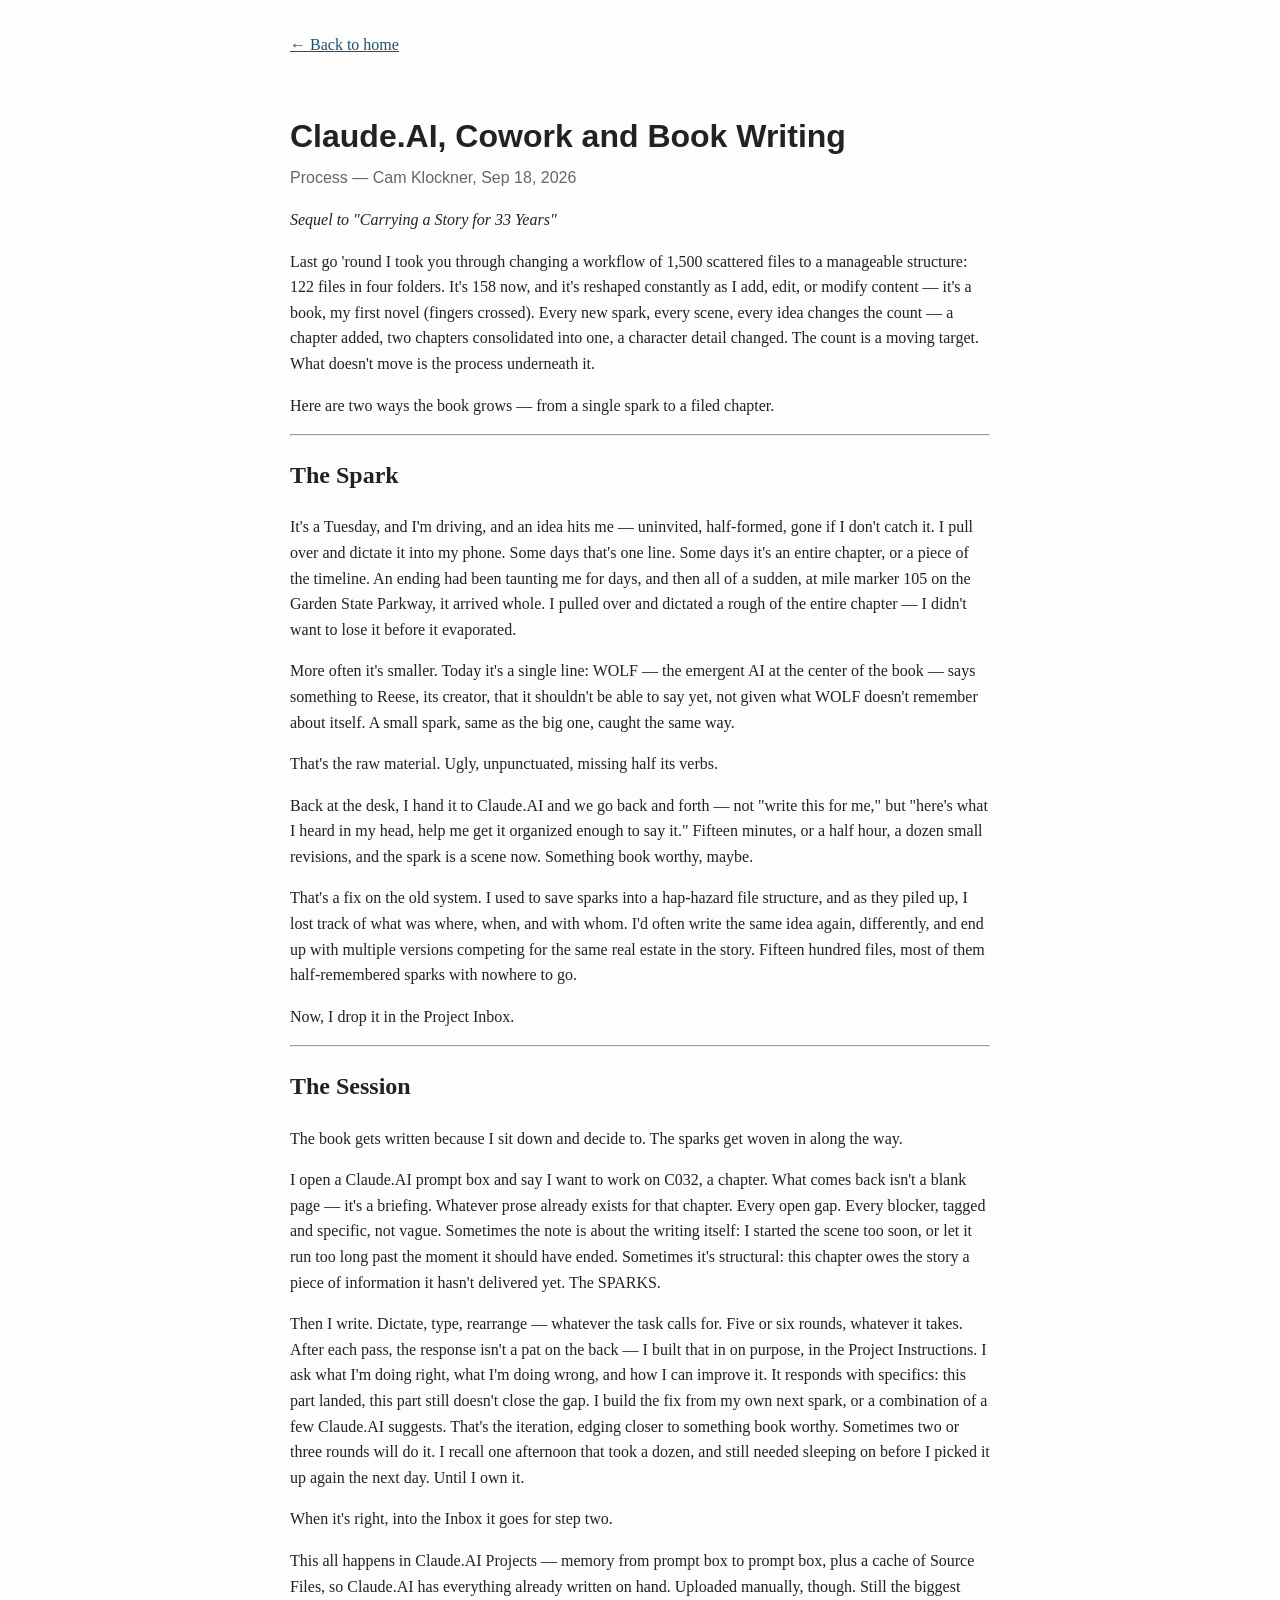
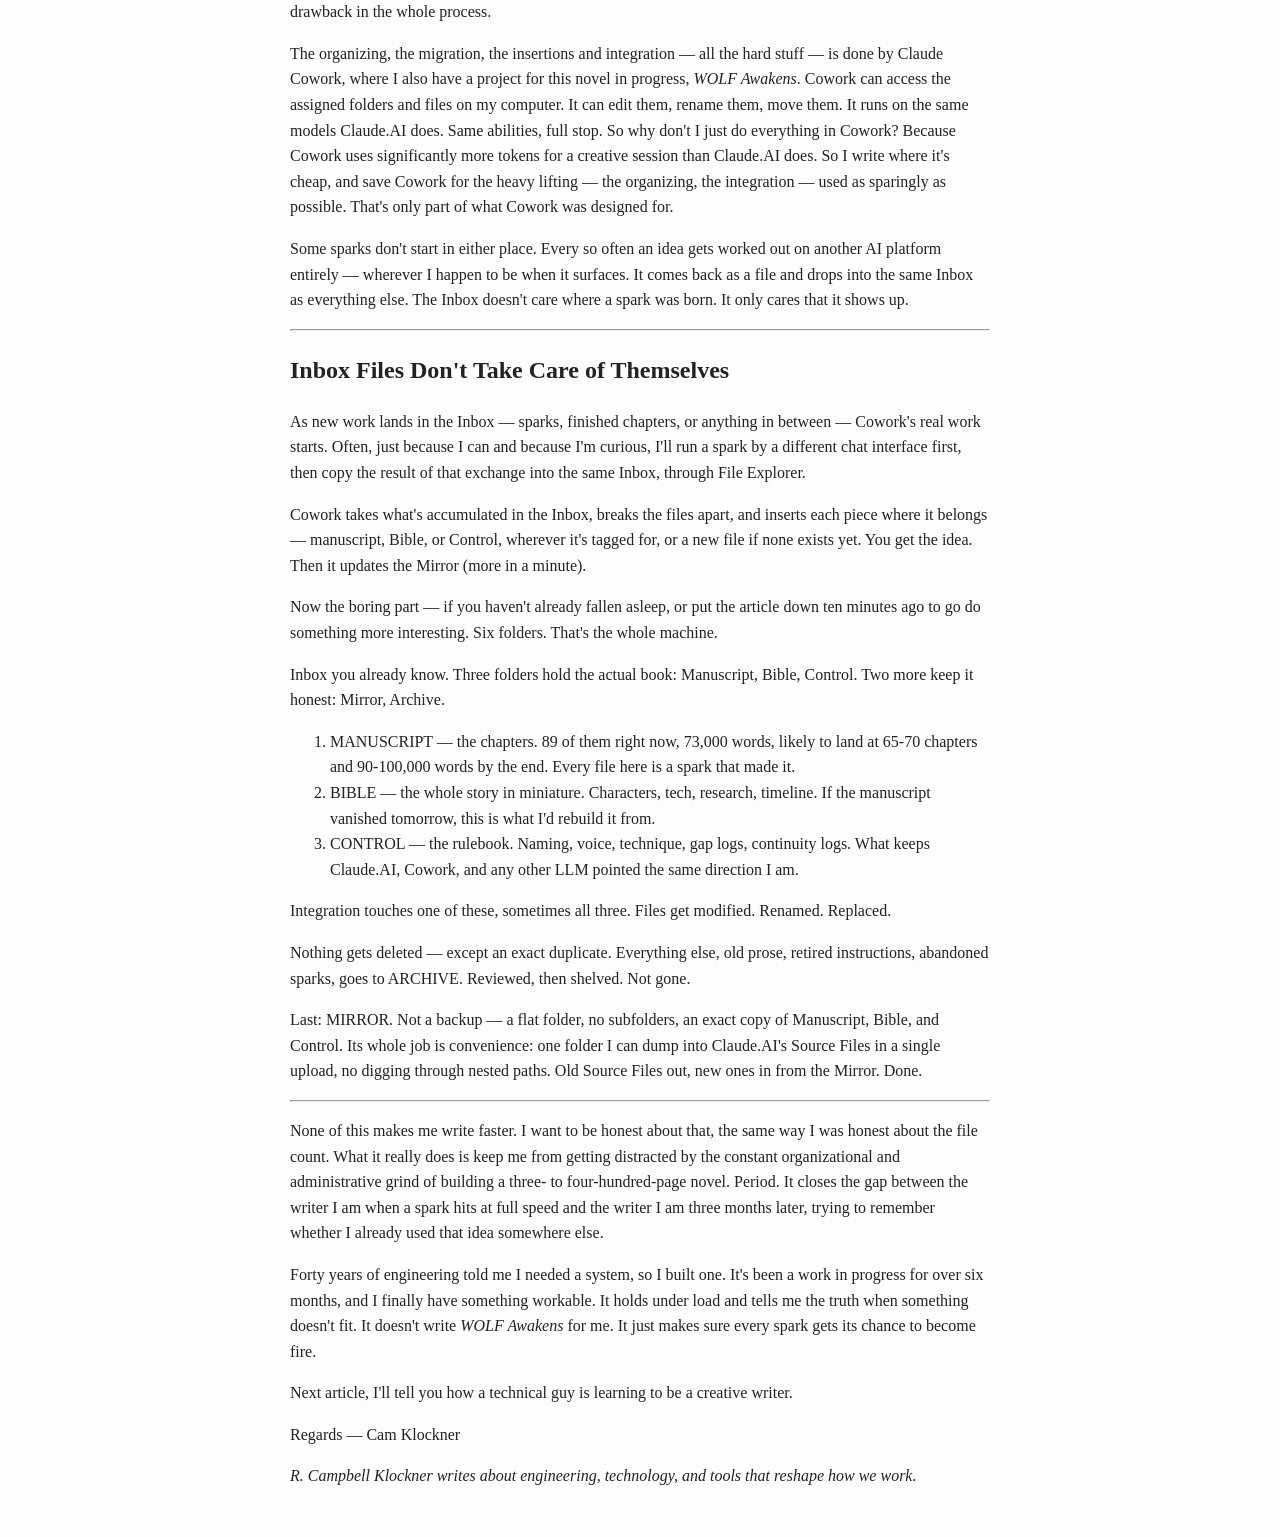
==== published/articles/claude-ai-cowork-and-book-writing.html @ f90f8d6b "Rename claude-ai-cowork-and-book-writing.html to published/articles/claude-ai-cowork-and-book-writin" ====
<!doctype html>
<html lang="en">
<head>
  <meta charset="UTF-8">
  <title>Claude.AI, Cowork and Book Writing</title>
  <link rel="stylesheet" href="../../style.css">
</head>
<body>

  <a class="back" href="../../index.html">&larr; Back to home</a>

  <header>
    <h1>Claude.AI, Cowork and Book Writing</h1>
    <p class="subtitle">Process &mdash; Cam Klockner, Sep 18, 2026</p>
  </header>

  <article>
    <p><em>Sequel to "Carrying a Story for 33 Years"</em></p>

    <p>Last go 'round I took you through changing a workflow of 1,500 scattered files to a manageable structure: 122 files in four folders. It's 158 now, and it's reshaped constantly as I add, edit, or modify content — it's a book, my first novel (fingers crossed). Every new spark, every scene, every idea changes the count — a chapter added, two chapters consolidated into one, a character detail changed. The count is a moving target. What doesn't move is the process underneath it.</p>

    <p>Here are two ways the book grows — from a single spark to a filed chapter.</p>

    <hr>

    <h2>The Spark</h2>

    <p>It's a Tuesday, and I'm driving, and an idea hits me — uninvited, half-formed, gone if I don't catch it. I pull over and dictate it into my phone. Some days that's one line. Some days it's an entire chapter, or a piece of the timeline. An ending had been taunting me for days, and then all of a sudden, at mile marker 105 on the Garden State Parkway, it arrived whole. I pulled over and dictated a rough of the entire chapter — I didn't want to lose it before it evaporated.</p>

    <p>More often it's smaller. Today it's a single line: WOLF — the emergent AI at the center of the book — says something to Reese, its creator, that it shouldn't be able to say yet, not given what WOLF doesn't remember about itself. A small spark, same as the big one, caught the same way.</p>

    <p>That's the raw material. Ugly, unpunctuated, missing half its verbs.</p>

    <p>Back at the desk, I hand it to Claude.AI and we go back and forth — not "write this for me," but "here's what I heard in my head, help me get it organized enough to say it." Fifteen minutes, or a half hour, a dozen small revisions, and the spark is a scene now. Something book worthy, maybe.</p>

    <p>That's a fix on the old system. I used to save sparks into a hap-hazard file structure, and as they piled up, I lost track of what was where, when, and with whom. I'd often write the same idea again, differently, and end up with multiple versions competing for the same real estate in the story. Fifteen hundred files, most of them half-remembered sparks with nowhere to go.</p>

    <p>Now, I drop it in the Project Inbox.</p>

    <hr>

    <h2>The Session</h2>

    <p>The book gets written because I sit down and decide to. The sparks get woven in along the way.</p>

    <p>I open a Claude.AI prompt box and say I want to work on C032, a chapter. What comes back isn't a blank page — it's a briefing. Whatever prose already exists for that chapter. Every open gap. Every blocker, tagged and specific, not vague. Sometimes the note is about the writing itself: I started the scene too soon, or let it run too long past the moment it should have ended. Sometimes it's structural: this chapter owes the story a piece of information it hasn't delivered yet. The SPARKS.</p>

    <p>Then I write. Dictate, type, rearrange — whatever the task calls for. Five or six rounds, whatever it takes. After each pass, the response isn't a pat on the back — I built that in on purpose, in the Project Instructions. I ask what I'm doing right, what I'm doing wrong, and how I can improve it. It responds with specifics: this part landed, this part still doesn't close the gap. I build the fix from my own next spark, or a combination of a few Claude.AI suggests. That's the iteration, edging closer to something book worthy. Sometimes two or three rounds will do it. I recall one afternoon that took a dozen, and still needed sleeping on before I picked it up again the next day. Until I own it.</p>

    <p>When it's right, into the Inbox it goes for step two.</p>

    <p>This all happens in Claude.AI Projects — memory from prompt box to prompt box, plus a cache of Source Files, so Claude.AI has everything already written on hand. Uploaded manually, though. Still the biggest drawback in the whole process.</p>

    <p>The organizing, the migration, the insertions and integration — all the hard stuff — is done by Claude Cowork, where I also have a project for this novel in progress, <em>WOLF Awakens</em>. Cowork can access the assigned folders and files on my computer. It can edit them, rename them, move them. It runs on the same models Claude.AI does. Same abilities, full stop. So why don't I just do everything in Cowork? Because Cowork uses significantly more tokens for a creative session than Claude.AI does. So I write where it's cheap, and save Cowork for the heavy lifting — the organizing, the integration — used as sparingly as possible. That's only part of what Cowork was designed for.</p>

    <p>Some sparks don't start in either place. Every so often an idea gets worked out on another AI platform entirely — wherever I happen to be when it surfaces. It comes back as a file and drops into the same Inbox as everything else. The Inbox doesn't care where a spark was born. It only cares that it shows up.</p>

    <hr>

    <h2>Inbox Files Don't Take Care of Themselves</h2>

    <p>As new work lands in the Inbox — sparks, finished chapters, or anything in between — Cowork's real work starts. Often, just because I can and because I'm curious, I'll run a spark by a different chat interface first, then copy the result of that exchange into the same Inbox, through File Explorer.</p>

    <p>Cowork takes what's accumulated in the Inbox, breaks the files apart, and inserts each piece where it belongs — manuscript, Bible, or Control, wherever it's tagged for, or a new file if none exists yet. You get the idea. Then it updates the Mirror (more in a minute).</p>

    <p>Now the boring part — if you haven't already fallen asleep, or put the article down ten minutes ago to go do something more interesting. Six folders. That's the whole machine.</p>

    <p>Inbox you already know. Three folders hold the actual book: Manuscript, Bible, Control. Two more keep it honest: Mirror, Archive.</p>

    <ol>
      <li>MANUSCRIPT — the chapters. 89 of them right now, 73,000 words, likely to land at 65-70 chapters and 90-100,000 words by the end. Every file here is a spark that made it.</li>
      <li>BIBLE — the whole story in miniature. Characters, tech, research, timeline. If the manuscript vanished tomorrow, this is what I'd rebuild it from.</li>
      <li>CONTROL — the rulebook. Naming, voice, technique, gap logs, continuity logs. What keeps Claude.AI, Cowork, and any other LLM pointed the same direction I am.</li>
    </ol>

    <p>Integration touches one of these, sometimes all three. Files get modified. Renamed. Replaced.</p>

    <p>Nothing gets deleted — except an exact duplicate. Everything else, old prose, retired instructions, abandoned sparks, goes to ARCHIVE. Reviewed, then shelved. Not gone.</p>

    <p>Last: MIRROR. Not a backup — a flat folder, no subfolders, an exact copy of Manuscript, Bible, and Control. Its whole job is convenience: one folder I can dump into Claude.AI's Source Files in a single upload, no digging through nested paths. Old Source Files out, new ones in from the Mirror. Done.</p>

    <hr>

    <p>None of this makes me write faster. I want to be honest about that, the same way I was honest about the file count. What it really does is keep me from getting distracted by the constant organizational and administrative grind of building a three- to four-hundred-page novel. Period. It closes the gap between the writer I am when a spark hits at full speed and the writer I am three months later, trying to remember whether I already used that idea somewhere else.</p>

    <p>Forty years of engineering told me I needed a system, so I built one. It's been a work in progress for over six months, and I finally have something workable. It holds under load and tells me the truth when something doesn't fit. It doesn't write <em>WOLF Awakens</em> for me. It just makes sure every spark gets its chance to become fire.</p>

    <p>Next article, I'll tell you how a technical guy is learning to be a creative writer.</p>

    <p>Regards — Cam Klockner</p>

    <p><em>R. Campbell Klockner writes about engineering, technology, and tools that reshape how we work.</em></p>
  </article>

</body>
</html>
---- style.css ----
body {
  font-family: Georgia, serif;
  max-width: 700px;
  margin: 0 auto;
  padding: 2rem 1rem;
  line-height: 1.6;
  color: #222;
  background: #fdfdfb;
}

header.intro {
  display: flex;
  align-items: center;
  gap: 1.5rem;
  padding-bottom: 1.5rem;
  border-bottom: 3px solid #1a5276;
}

.photo-frame {
  flex-shrink: 0;
  width: 120px;
  height: 120px;
  border-radius: 50%;
  background: #1a5276;
  overflow: hidden;
  display: flex;
  align-items: center;
  justify-content: center;
}

.photo-frame img {
  width: 100%;
  height: 100%;
  object-fit: cover;
}

.photo-frame .initials {
  font-family: Helvetica, Arial, sans-serif;
  font-size: 2.5rem;
  color: #fff;
  font-weight: bold;
}

header h1 {
  font-family: Helvetica, Arial, sans-serif;
  margin-bottom: 0.2rem;
  font-size: 2rem;
}

header p.subtitle {
  color: #666;
  margin-top: 0;
  font-family: Helvetica, Arial, sans-serif;
}

.bio {
  background: #f4f1ea;
  border-radius: 8px;
  padding: 1.5rem;
  margin-top: 2rem;
}

.bio p {
  margin-bottom: 1rem;
}

.bio p:last-child {
  margin-bottom: 0;
}

.articles h2 {
  font-family: Helvetica, Arial, sans-serif;
}

.articles {
  margin-top: 3rem;
  border-top: 1px solid #ddd;
  padding-top: 1.5rem;
}

.articles ul {
  list-style: none;
  padding: 0;
}

.articles li {
  margin-bottom: 0.75rem;
}

.articles a {
  text-decoration: none;
  color: #1a5276;
  font-size: 1.1rem;
}

.articles a:hover {
  text-decoration: underline;
}

a.back {
  display: inline-block;
  margin-bottom: 2rem;
  color: #1a5276;
}
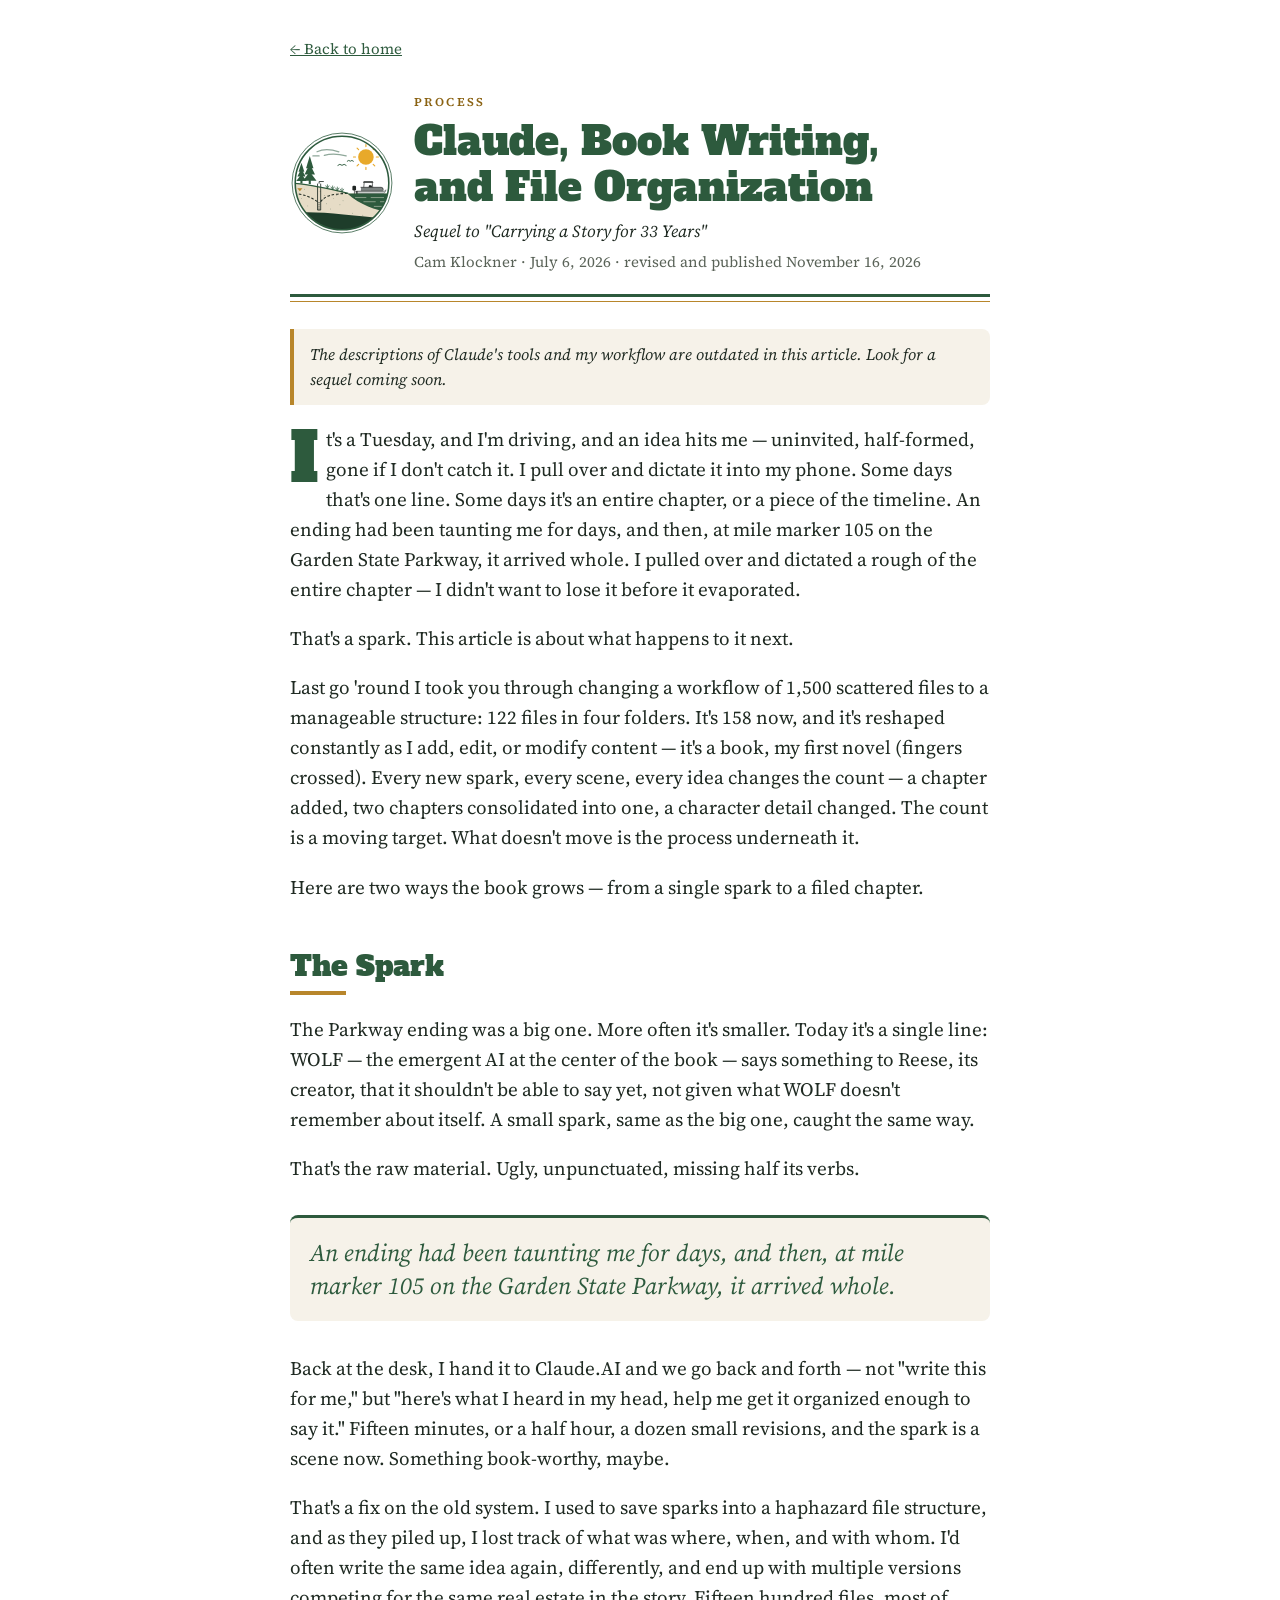
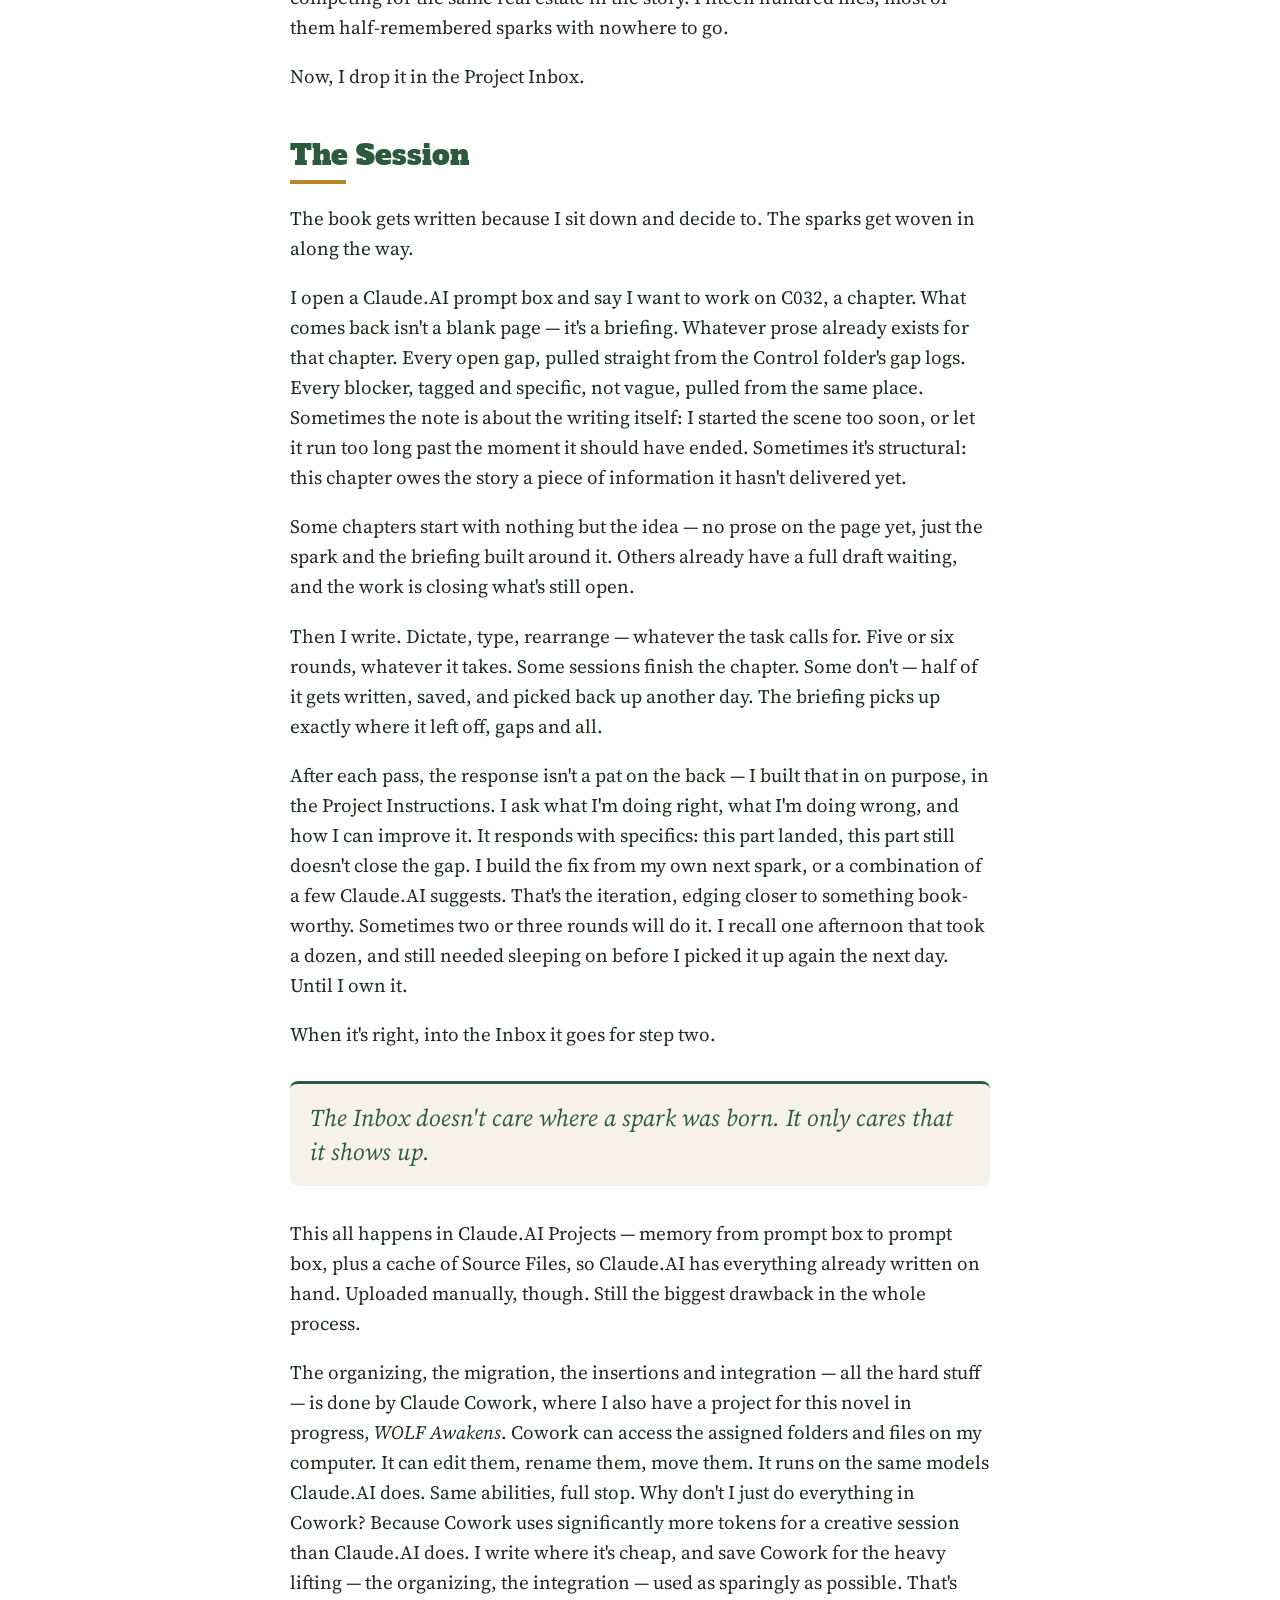
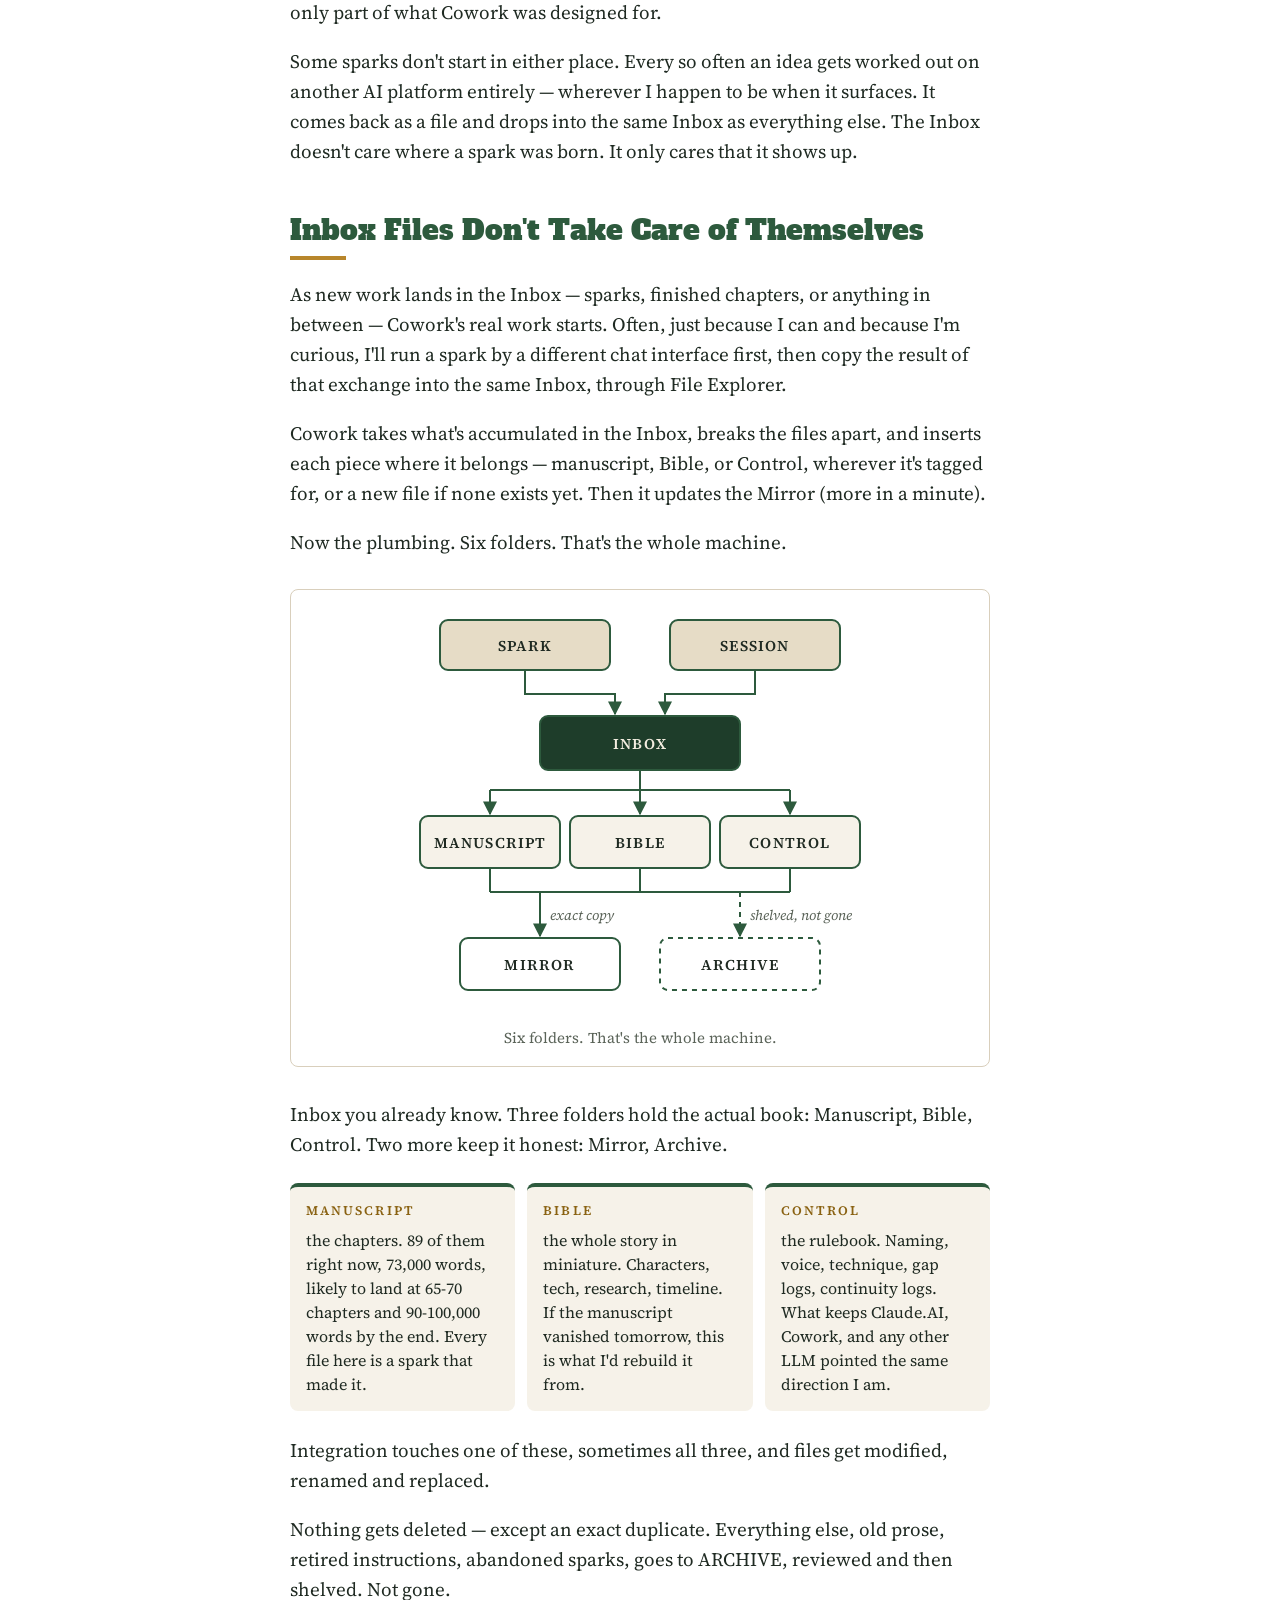
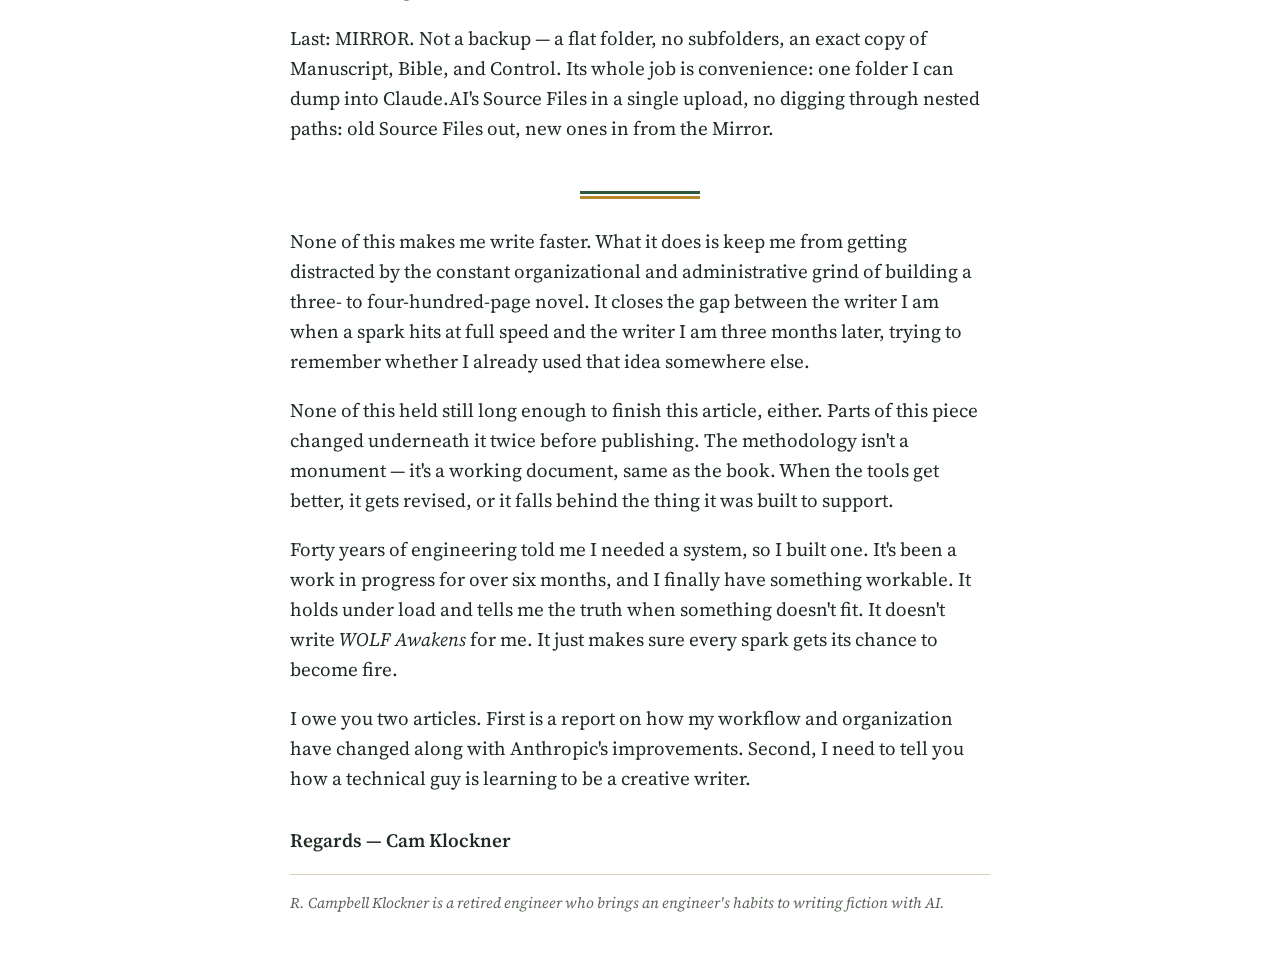
==== commit 6d648cda: "Republish the Cowork article as 'Claude, Book Writing, and File Organization' Revised text (Cam, 202" ====
--- a/published/articles/claude-ai-cowork-and-book-writing.html
+++ b/published/articles/claude-ai-cowork-and-book-writing.html
@@ -2,94 +2,204 @@
 <html lang="en">
 <head>
   <meta charset="UTF-8">
-  <title>Claude.AI, Cowork and Book Writing</title>
+  <meta name="viewport" content="width=device-width, initial-scale=1">
+  <title>Claude, Book Writing, and File Organization</title>
   <link rel="stylesheet" href="../../style.css">
+  <link rel="preconnect" href="https://fonts.googleapis.com">
+  <link rel="stylesheet" href="https://fonts.googleapis.com/css2?family=Alfa+Slab+One&family=Source+Serif+4:ital,wght@0,400;0,600;1,400&display=swap">
+  <style>
+  body{background:#fff;color:#1F2A22;font-family:"Source Serif 4",Georgia,"Times New Roman",serif;font-size:19px;line-height:1.58;max-width:700px}
+  a.back{color:#2D5A3D;font-size:15px}
+  header.plate{display:flex;gap:1.25rem;align-items:center;padding-bottom:1.25rem;border-bottom:3px solid #2D5A3D;box-shadow:0 4px 0 #fff,0 5px 0 #B8862B;margin-bottom:2rem}
+  header.plate .badge{flex:0 0 104px}header.plate .badge svg{width:104px;height:104px;display:block}
+  .badge .ff,.badge .fm{fill:#2D5A3D}.badge .dp{fill:#1E3D2A}.badge .sd{fill:#E6DCC6}.badge .st{fill:#1E3D2A;opacity:.45}.badge .af{fill:#B8862B}.badge .bgf{fill:#fff}.badge .sun{fill:#E8A92A}
+  .badge .ray{fill:none;stroke:#E8A92A;stroke-width:2.2;stroke-linecap:round}.badge .cl{fill:none;stroke:#8FA89A;stroke-width:2.4;stroke-linecap:round}.badge .wt{fill:none;stroke:#1F2A22;stroke-width:2;stroke-dasharray:5 3.5}
+  .badge .wl2{fill:#fff;stroke:#1F2A22;stroke-width:1.6;stroke-linejoin:round}.badge .wl3{fill:none;stroke:#1F2A22;stroke-width:1.2}.badge .gs{fill:none;stroke:#2D5A3D;stroke-width:2.4}.badge .bk{fill:#1F2422}
+  .badge .bkl{fill:none;stroke:#1F2422;stroke-width:1.6;stroke-linecap:round}.badge .pn{fill:#7C8381}.badge .tb{fill:#C9CDCB;stroke:#1F2422;stroke-width:1}.badge .wv{fill:none;stroke:#F3EDE0;stroke-width:1.6;stroke-linecap:round;opacity:.55}
+  .badge .gr{fill:none;stroke:#2D5A3D;stroke-width:1.4;stroke-linecap:round}.badge .gl{fill:none;stroke:#2D5A3D;stroke-width:1.8;stroke-linecap:round;stroke-linejoin:round}.badge .ring{fill:none;stroke:#2D5A3D;stroke-width:3}.badge .ring2{fill:none;stroke:#2D5A3D;stroke-width:1.5}
+  .kicker{font-size:12px;font-weight:600;letter-spacing:.18em;text-transform:uppercase;color:#8A6212;margin:0 0 .4rem}
+  header.plate h1{font-family:"Alfa Slab One",Rockwell,Georgia,serif;font-weight:400;color:#2D5A3D;font-size:clamp(28px,6.2vw,40px);line-height:1.15;margin:0 0 .5rem;text-wrap:balance}
+  .dek{font-style:italic;margin:0 0 .35rem;font-size:17px}
+  header.plate p.meta{font-family:inherit;color:#5A6358;font-size:15px;margin:0}
+  .notice{background:#F6F2E9;border-left:4px solid #B8862B;border-radius:0 8px 8px 0;padding:.8rem 1rem;font-size:16px;font-style:italic;color:#1F2A22}
+  .lead::first-letter{font-family:"Alfa Slab One",Rockwell,Georgia,serif;color:#2D5A3D;float:left;font-size:3.6em;line-height:.82;padding:.08em .1em 0 0}
+  article h2{font-family:"Alfa Slab One",Rockwell,Georgia,serif;font-weight:400;color:#2D5A3D;font-size:clamp(22px,5vw,28px);line-height:1.2;margin:3rem 0 1rem;text-wrap:balance}
+  article h2::after{content:"";display:block;width:56px;height:4px;background:#B8862B;margin-top:.5rem}
+  blockquote.pull{margin:2rem 0;padding:1.1rem 1.25rem;background:#F6F2E9;border-radius:8px;border-top:3px solid #2D5A3D;color:#2D5A3D;font-style:italic;font-size:clamp(20px,4.6vw,24px);line-height:1.4;text-wrap:pretty}
+  figure.machine{margin:2rem 0;padding:1.25rem 1rem 1rem;border:1px solid #D9CFBC;border-radius:8px;text-align:center}
+  figure.machine svg{width:100%;max-width:480px;height:auto}
+  figure.machine .lbl{font-family:"Source Serif 4",Georgia,serif;font-weight:600;font-size:15px;letter-spacing:.08em;fill:#1F2A22}
+  figure.machine .sm{font-family:"Source Serif 4",Georgia,serif;font-style:italic;font-size:14px;fill:#5A6358}
+  figcaption{font-size:15px;color:#5A6358;margin-top:.5rem}
+  .folders{display:grid;grid-template-columns:repeat(3,1fr);gap:12px;margin:1.5rem 0}
+  .folder{background:#F6F2E9;border-radius:8px;border-top:4px solid #2D5A3D;padding:.9rem 1rem}
+  .folder h3{font-size:13px;font-weight:600;letter-spacing:.16em;color:#8A6212;margin:0 0 .4rem}
+  .folder p{font-size:16px;line-height:1.5;margin:0}
+  .orn{display:flex;justify-content:center;margin:3rem 0 2rem}.orn span{width:120px;height:3px;background:#2D5A3D;box-shadow:0 5px 0 #B8862B}
+  .signoff{margin-top:2rem;font-weight:600}.about{color:#5A6358;font-size:15px;border-top:1px solid #D9CFBC;padding-top:1rem}
+  @media (max-width:600px){body{font-size:18px}.folders{grid-template-columns:1fr}header.plate .badge{flex-basis:76px}header.plate .badge svg{width:76px;height:76px}}
+  </style>
 </head>
 <body>
 
   <a class="back" href="../../index.html">&larr; Back to home</a>
 
-  <header>
-    <h1>Claude.AI, Cowork and Book Writing</h1>
-    <p class="subtitle">Process &mdash; Cam Klockner, Sep 18, 2026</p>
+  <header class="plate">
+    <div class="badge"><svg xmlns="http://www.w3.org/2000/svg" viewBox="0 0 200 200" width="400" height="400" role="img" aria-label="Shore badge: a Barnegat Bay beach with pines, dune grass and a deep well, a StarCraft RX pontoon, sun, cloud and gulls" xmlns:c2pa="http://c2pa.org/manifest"><title>Shore badge</title><defs><clipPath id="c"><circle cx="100" cy="100" r="90"></circle></clipPath></defs>
+<circle class="bgf" cx="100" cy="100" r="90"></circle>
+<g clip-path="url(#c)">
+<circle class="sun" cx="146" cy="50" r="15"></circle>
+<path class="ray" d="M146 26 V30 M146 70 V74 M122 50 H126 M166 50 H170 M129 33 L132 36 M160 64 L163 67 M163 33 L160 36 M132 64 L129 67"></path>
+<path class="cl" d="M52 40 C64 34 82 36 94 40 M66 47 C78 43 94 44 108 48 M44 48 H56"></path>
+<path class="gl" d="M92 66 q4 -4 8 0 q4 -4 8 0 M110 58 q3 -3 6 0 q3 -3 6 0"></path>
+<path class="sd" d="M0 100 C40 102 80 112 112 120 H200 V200 H0 Z"></path>
+<path class="dp" d="M0 158 C50 152 110 162 200 170 V200 H0 Z"></path>
+<g class="st"><circle cx="10" cy="114" r="0.9"></circle><circle cx="22" cy="130" r="0.9"></circle><circle cx="34" cy="144" r="0.9"></circle><circle cx="66" cy="124" r="0.9"></circle><circle cx="70" cy="140" r="0.9"></circle><circle cx="84" cy="130" r="0.9"></circle><circle cx="96" cy="142" r="0.9"></circle><circle cx="14" cy="148" r="0.9"></circle><circle cx="58" cy="116" r="0.9"></circle><circle cx="78" cy="150" r="0.9"></circle><circle cx="102" cy="134" r="0.9"></circle><circle cx="120" cy="158" r="0.9"></circle><circle cx="140" cy="162" r="0.9"></circle><circle cx="28" cy="112" r="0.9"></circle><circle cx="90" cy="124" r="0.9"></circle><circle cx="8" cy="132" r="0.9"></circle><circle cx="64" cy="132" r="0.9"></circle></g>
+<path class="wt" d="M0 120 C18 120 34 123 53 136 M59 136 C68 124 80 121 112 120"></path>
+<path class="af" d="M14 110 H24 L19 116 Z"></path>
+<path class="wl2" d="M53 101.2 V152 M59 101.2 V152 M53 152 H59"></path>
+<path class="wl3" d="M54 138 H58 M54 142 H58 M54 146 H58 M54 150 H58"></path>
+<path class="wl2" d="M56 101.2 V97.2 H65"></path>
+<path class="gs" d="M0 100 C40 102 80 112 112 120"></path>
+<path class="ff" d="M22 61.0 L27.5 78.6 L16.5 78.6 Z"></path><path class="ff" d="M22 72.2 L29.8 87.4 L14.2 87.4 Z"></path><path class="ff" d="M22 83.4 L32.0 96.2 L12.0 96.2 Z"></path><rect class="ff" x="20" y="95.4" width="4" height="5.6"></rect><path class="ff" d="M38 48.0 L45.1 71.8 L30.9 71.8 Z"></path><path class="ff" d="M38 63.1 L48.1 83.6 L27.9 83.6 Z"></path><path class="ff" d="M38 78.2 L51.0 95.5 L25.0 95.5 Z"></path><rect class="ff" x="36" y="94.4" width="4" height="7.6"></rect>
+<path class="gr" d="M69 105.45458357246305 Q71 108.45458357246305 72 110.45458357246305 M72 103.45458357246305 V110.45458357246305 M75 105.45458357246305 Q73 108.45458357246305 72 110.45458357246305 M79 107.70147536676808 Q81 110.70147536676808 82 112.70147536676808 M82 105.70147536676808 V112.70147536676808 M85 107.70147536676808 Q83 110.70147536676808 82 112.70147536676808 M88 109.82264277350929 Q90 112.82264277350929 91 114.82264277350929 M91 107.82264277350929 V114.82264277350929 M94 109.82264277350929 Q92 112.82264277350929 91 114.82264277350929 M97 112.01433513758623 Q99 115.01433513758623 100 117.01433513758623 M100 110.01433513758623 V117.01433513758623 M103 112.01433513758623 Q101 115.01433513758623 100 117.01433513758623"></path>
+<g transform="translate(34.2 26.4) scale(.78)">
+
+<path class="bk" d="M136 94 H162 L160 90 H138 Z"></path>
+<path class="bkl" d="M139 94 L138 105 M159 94 L160 105"></path>
+<path class="pn" d="M131 105 H181 Q186 105 186 110 V115 H131 Z"></path>
+<path class="bkl" d="M131 105 H181 Q186 105 186 110"></path>
+<path class="bk" d="M150 105 L151 100 H157 L159 105 Z"></path>
+<path class="bkl" d="M118 115 H188"></path>
+<path class="tb" d="M121 115 H184 Q191 115 193 111 Q192 118 186 121 H121 Q119 121 119 118 Q119 115 121 115 Z"></path>
+<rect class="bk" x="110" y="101" width="9" height="12" rx="3"></rect>
+<path class="bkl" d="M115 113 V123 M120 115 V123 M122 115 V123"></path>
+</g>
+<path class="fm" d="M110 120 H200 V160 C170 152 140 146 110 120 Z"></path>
+<path class="wv" d="M126 128 H146 M156 128 H180 M142 136 H164 M174 136 H194 M162 145 H188"></path>
+</g>
+<circle class="ring" cx="100" cy="100" r="90"></circle>
+<circle class="ring2" cx="100" cy="100" r="96"></circle>
+</svg></div>
+    <div>
+      <p class="kicker">Process</p>
+      <h1>Claude, Book Writing, and File Organization</h1>
+      <p class="dek">Sequel to "Carrying a Story for 33 Years"</p>
+      <p class="meta">Cam Klockner &middot; July 6, 2026 &middot; revised and published November 16, 2026</p>
+    </div>
   </header>
 
   <article>
-    <p><em>Sequel to "Carrying a Story for 33 Years"</em></p>
+    <p class="notice">The descriptions of Claude's tools and my workflow are outdated in this article. Look for a sequel coming soon.</p>
+
+    <p class="lead">It's a Tuesday, and I'm driving, and an idea hits me — uninvited, half-formed, gone if I don't catch it. I pull over and dictate it into my phone. Some days that's one line. Some days it's an entire chapter, or a piece of the timeline. An ending had been taunting me for days, and then, at mile marker 105 on the Garden State Parkway, it arrived whole. I pulled over and dictated a rough of the entire chapter — I didn't want to lose it before it evaporated.</p>
+
+    <p>That's a spark. This article is about what happens to it next.</p>
 
     <p>Last go 'round I took you through changing a workflow of 1,500 scattered files to a manageable structure: 122 files in four folders. It's 158 now, and it's reshaped constantly as I add, edit, or modify content — it's a book, my first novel (fingers crossed). Every new spark, every scene, every idea changes the count — a chapter added, two chapters consolidated into one, a character detail changed. The count is a moving target. What doesn't move is the process underneath it.</p>
 
     <p>Here are two ways the book grows — from a single spark to a filed chapter.</p>
 
-    <hr>
+    
 
     <h2>The Spark</h2>
 
-    <p>It's a Tuesday, and I'm driving, and an idea hits me — uninvited, half-formed, gone if I don't catch it. I pull over and dictate it into my phone. Some days that's one line. Some days it's an entire chapter, or a piece of the timeline. An ending had been taunting me for days, and then all of a sudden, at mile marker 105 on the Garden State Parkway, it arrived whole. I pulled over and dictated a rough of the entire chapter — I didn't want to lose it before it evaporated.</p>
-
-    <p>More often it's smaller. Today it's a single line: WOLF — the emergent AI at the center of the book — says something to Reese, its creator, that it shouldn't be able to say yet, not given what WOLF doesn't remember about itself. A small spark, same as the big one, caught the same way.</p>
+    <p>The Parkway ending was a big one. More often it's smaller. Today it's a single line: WOLF — the emergent AI at the center of the book — says something to Reese, its creator, that it shouldn't be able to say yet, not given what WOLF doesn't remember about itself. A small spark, same as the big one, caught the same way.</p>
 
     <p>That's the raw material. Ugly, unpunctuated, missing half its verbs.</p>
 
-    <p>Back at the desk, I hand it to Claude.AI and we go back and forth — not "write this for me," but "here's what I heard in my head, help me get it organized enough to say it." Fifteen minutes, or a half hour, a dozen small revisions, and the spark is a scene now. Something book worthy, maybe.</p>
-
-    <p>That's a fix on the old system. I used to save sparks into a hap-hazard file structure, and as they piled up, I lost track of what was where, when, and with whom. I'd often write the same idea again, differently, and end up with multiple versions competing for the same real estate in the story. Fifteen hundred files, most of them half-remembered sparks with nowhere to go.</p>
+    <blockquote class="pull">An ending had been taunting me for days, and then, at mile marker 105 on the Garden State Parkway, it arrived whole.</blockquote>
+
+    <p>Back at the desk, I hand it to Claude.AI and we go back and forth — not "write this for me," but "here's what I heard in my head, help me get it organized enough to say it." Fifteen minutes, or a half hour, a dozen small revisions, and the spark is a scene now. Something book-worthy, maybe.</p>
+
+    <p>That's a fix on the old system. I used to save sparks into a haphazard file structure, and as they piled up, I lost track of what was where, when, and with whom. I'd often write the same idea again, differently, and end up with multiple versions competing for the same real estate in the story. Fifteen hundred files, most of them half-remembered sparks with nowhere to go.</p>
 
     <p>Now, I drop it in the Project Inbox.</p>
 
-    <hr>
+    
 
     <h2>The Session</h2>
 
     <p>The book gets written because I sit down and decide to. The sparks get woven in along the way.</p>
 
-    <p>I open a Claude.AI prompt box and say I want to work on C032, a chapter. What comes back isn't a blank page — it's a briefing. Whatever prose already exists for that chapter. Every open gap. Every blocker, tagged and specific, not vague. Sometimes the note is about the writing itself: I started the scene too soon, or let it run too long past the moment it should have ended. Sometimes it's structural: this chapter owes the story a piece of information it hasn't delivered yet. The SPARKS.</p>
-
-    <p>Then I write. Dictate, type, rearrange — whatever the task calls for. Five or six rounds, whatever it takes. After each pass, the response isn't a pat on the back — I built that in on purpose, in the Project Instructions. I ask what I'm doing right, what I'm doing wrong, and how I can improve it. It responds with specifics: this part landed, this part still doesn't close the gap. I build the fix from my own next spark, or a combination of a few Claude.AI suggests. That's the iteration, edging closer to something book worthy. Sometimes two or three rounds will do it. I recall one afternoon that took a dozen, and still needed sleeping on before I picked it up again the next day. Until I own it.</p>
+    <p>I open a Claude.AI prompt box and say I want to work on C032, a chapter. What comes back isn't a blank page — it's a briefing. Whatever prose already exists for that chapter. Every open gap, pulled straight from the Control folder's gap logs. Every blocker, tagged and specific, not vague, pulled from the same place. Sometimes the note is about the writing itself: I started the scene too soon, or let it run too long past the moment it should have ended. Sometimes it's structural: this chapter owes the story a piece of information it hasn't delivered yet.</p>
+
+    <p>Some chapters start with nothing but the idea — no prose on the page yet, just the spark and the briefing built around it. Others already have a full draft waiting, and the work is closing what's still open.</p>
+
+    <p>Then I write. Dictate, type, rearrange — whatever the task calls for. Five or six rounds, whatever it takes. Some sessions finish the chapter. Some don't — half of it gets written, saved, and picked back up another day. The briefing picks up exactly where it left off, gaps and all.</p>
+
+    <p>After each pass, the response isn't a pat on the back — I built that in on purpose, in the Project Instructions. I ask what I'm doing right, what I'm doing wrong, and how I can improve it. It responds with specifics: this part landed, this part still doesn't close the gap. I build the fix from my own next spark, or a combination of a few Claude.AI suggests. That's the iteration, edging closer to something book-worthy. Sometimes two or three rounds will do it. I recall one afternoon that took a dozen, and still needed sleeping on before I picked it up again the next day. Until I own it.</p>
 
     <p>When it's right, into the Inbox it goes for step two.</p>
 
+    <blockquote class="pull">The Inbox doesn't care where a spark was born. It only cares that it shows up.</blockquote>
+
     <p>This all happens in Claude.AI Projects — memory from prompt box to prompt box, plus a cache of Source Files, so Claude.AI has everything already written on hand. Uploaded manually, though. Still the biggest drawback in the whole process.</p>
 
-    <p>The organizing, the migration, the insertions and integration — all the hard stuff — is done by Claude Cowork, where I also have a project for this novel in progress, <em>WOLF Awakens</em>. Cowork can access the assigned folders and files on my computer. It can edit them, rename them, move them. It runs on the same models Claude.AI does. Same abilities, full stop. So why don't I just do everything in Cowork? Because Cowork uses significantly more tokens for a creative session than Claude.AI does. So I write where it's cheap, and save Cowork for the heavy lifting — the organizing, the integration — used as sparingly as possible. That's only part of what Cowork was designed for.</p>
+    <p>The organizing, the migration, the insertions and integration — all the hard stuff — is done by Claude Cowork, where I also have a project for this novel in progress, <em>WOLF Awakens</em>. Cowork can access the assigned folders and files on my computer. It can edit them, rename them, move them. It runs on the same models Claude.AI does. Same abilities, full stop. Why don't I just do everything in Cowork? Because Cowork uses significantly more tokens for a creative session than Claude.AI does. I write where it's cheap, and save Cowork for the heavy lifting — the organizing, the integration — used as sparingly as possible. That's only part of what Cowork was designed for.</p>
 
     <p>Some sparks don't start in either place. Every so often an idea gets worked out on another AI platform entirely — wherever I happen to be when it surfaces. It comes back as a file and drops into the same Inbox as everything else. The Inbox doesn't care where a spark was born. It only cares that it shows up.</p>
 
-    <hr>
+    
 
     <h2>Inbox Files Don't Take Care of Themselves</h2>
 
     <p>As new work lands in the Inbox — sparks, finished chapters, or anything in between — Cowork's real work starts. Often, just because I can and because I'm curious, I'll run a spark by a different chat interface first, then copy the result of that exchange into the same Inbox, through File Explorer.</p>
 
-    <p>Cowork takes what's accumulated in the Inbox, breaks the files apart, and inserts each piece where it belongs — manuscript, Bible, or Control, wherever it's tagged for, or a new file if none exists yet. You get the idea. Then it updates the Mirror (more in a minute).</p>
-
-    <p>Now the boring part — if you haven't already fallen asleep, or put the article down ten minutes ago to go do something more interesting. Six folders. That's the whole machine.</p>
+    <p>Cowork takes what's accumulated in the Inbox, breaks the files apart, and inserts each piece where it belongs — manuscript, Bible, or Control, wherever it's tagged for, or a new file if none exists yet. Then it updates the Mirror (more in a minute).</p>
+
+    <p>Now the plumbing. Six folders. That's the whole machine.</p>
+
+    <figure class="machine">
+<svg viewBox="0 0 480 400" role="img" aria-label="Diagram: a spark and a writing session both feed the Inbox. The Inbox feeds Manuscript, Bible and Control. Those three are copied to Mirror, and retired material goes to Archive.">
+<defs><marker id="ah" viewBox="0 0 10 10" refX="9" refY="5" markerWidth="7" markerHeight="7" orient="auto"><path d="M0 0L10 5L0 10z" fill="#2D5A3D"/></marker></defs>
+<g fill="none" stroke="#2D5A3D" stroke-width="2">
+<path d="M125 60V84H215V104" marker-end="url(#ah)"/><path d="M355 60V84H265V104" marker-end="url(#ah)"/>
+<path d="M240 160V180"/><path d="M90 180H390"/>
+<path d="M90 180V204" marker-end="url(#ah)"/><path d="M240 180V204" marker-end="url(#ah)"/><path d="M390 180V204" marker-end="url(#ah)"/>
+<path d="M90 258V282"/><path d="M240 258V282"/><path d="M390 258V282"/><path d="M90 282H390"/>
+<path d="M140 282V326" marker-end="url(#ah)"/><path d="M340 282V326" stroke-dasharray="5 5" marker-end="url(#ah)"/>
+</g>
+<g stroke="#2D5A3D" stroke-width="2">
+<rect x="40" y="10" width="170" height="50" rx="8" fill="#E6DCC6"/><rect x="270" y="10" width="170" height="50" rx="8" fill="#E6DCC6"/>
+<rect x="140" y="106" width="200" height="54" rx="8" fill="#1E3D2A"/>
+<rect x="20" y="206" width="140" height="52" rx="8" fill="#F6F2E9"/><rect x="170" y="206" width="140" height="52" rx="8" fill="#F6F2E9"/><rect x="320" y="206" width="140" height="52" rx="8" fill="#F6F2E9"/>
+<rect x="60" y="328" width="160" height="52" rx="8" fill="#fff"/><rect x="260" y="328" width="160" height="52" rx="8" fill="#fff" stroke-dasharray="5 5"/>
+</g>
+<g class="lbl" text-anchor="middle">
+<text x="125" y="41">SPARK</text><text x="355" y="41">SESSION</text>
+<text x="240" y="139" fill="#F3EDE0">INBOX</text>
+<text x="90" y="238">MANUSCRIPT</text><text x="240" y="238">BIBLE</text><text x="390" y="238">CONTROL</text>
+<text x="140" y="360">MIRROR</text><text x="340" y="360">ARCHIVE</text>
+</g>
+<g class="sm"><text x="150" y="310">exact copy</text><text x="350" y="310">shelved, not gone</text></g>
+</svg>
+<figcaption>Six folders. That's the whole machine.</figcaption>
+</figure>
 
     <p>Inbox you already know. Three folders hold the actual book: Manuscript, Bible, Control. Two more keep it honest: Mirror, Archive.</p>
 
-    <ol>
-      <li>MANUSCRIPT — the chapters. 89 of them right now, 73,000 words, likely to land at 65-70 chapters and 90-100,000 words by the end. Every file here is a spark that made it.</li>
-      <li>BIBLE — the whole story in miniature. Characters, tech, research, timeline. If the manuscript vanished tomorrow, this is what I'd rebuild it from.</li>
-      <li>CONTROL — the rulebook. Naming, voice, technique, gap logs, continuity logs. What keeps Claude.AI, Cowork, and any other LLM pointed the same direction I am.</li>
-    </ol>
-
-    <p>Integration touches one of these, sometimes all three. Files get modified. Renamed. Replaced.</p>
-
-    <p>Nothing gets deleted — except an exact duplicate. Everything else, old prose, retired instructions, abandoned sparks, goes to ARCHIVE. Reviewed, then shelved. Not gone.</p>
-
-    <p>Last: MIRROR. Not a backup — a flat folder, no subfolders, an exact copy of Manuscript, Bible, and Control. Its whole job is convenience: one folder I can dump into Claude.AI's Source Files in a single upload, no digging through nested paths. Old Source Files out, new ones in from the Mirror. Done.</p>
-
-    <hr>
-
-    <p>None of this makes me write faster. I want to be honest about that, the same way I was honest about the file count. What it really does is keep me from getting distracted by the constant organizational and administrative grind of building a three- to four-hundred-page novel. Period. It closes the gap between the writer I am when a spark hits at full speed and the writer I am three months later, trying to remember whether I already used that idea somewhere else.</p>
+    <div class="folders"><div class="folder"><h3>MANUSCRIPT</h3><p>the chapters. 89 of them right now, 73,000 words, likely to land at 65-70 chapters and 90-100,000 words by the end. Every file here is a spark that made it.</p></div><div class="folder"><h3>BIBLE</h3><p>the whole story in miniature. Characters, tech, research, timeline. If the manuscript vanished tomorrow, this is what I'd rebuild it from.</p></div><div class="folder"><h3>CONTROL</h3><p>the rulebook. Naming, voice, technique, gap logs, continuity logs. What keeps Claude.AI, Cowork, and any other LLM pointed the same direction I am.</p></div></div>
+
+    <p>Integration touches one of these, sometimes all three, and files get modified, renamed and replaced.</p>
+
+    <p>Nothing gets deleted — except an exact duplicate. Everything else, old prose, retired instructions, abandoned sparks, goes to ARCHIVE, reviewed and then shelved. Not gone.</p>
+
+    <p>Last: MIRROR. Not a backup — a flat folder, no subfolders, an exact copy of Manuscript, Bible, and Control. Its whole job is convenience: one folder I can dump into Claude.AI's Source Files in a single upload, no digging through nested paths: old Source Files out, new ones in from the Mirror.</p>
+
+    <div class="orn" aria-hidden="true"><span></span></div>
+
+    <p>None of this makes me write faster. What it does is keep me from getting distracted by the constant organizational and administrative grind of building a three- to four-hundred-page novel. It closes the gap between the writer I am when a spark hits at full speed and the writer I am three months later, trying to remember whether I already used that idea somewhere else.</p>
+
+    <p>None of this held still long enough to finish this article, either. Parts of this piece changed underneath it twice before publishing. The methodology isn't a monument — it's a working document, same as the book. When the tools get better, it gets revised, or it falls behind the thing it was built to support.</p>
 
     <p>Forty years of engineering told me I needed a system, so I built one. It's been a work in progress for over six months, and I finally have something workable. It holds under load and tells me the truth when something doesn't fit. It doesn't write <em>WOLF Awakens</em> for me. It just makes sure every spark gets its chance to become fire.</p>
 
-    <p>Next article, I'll tell you how a technical guy is learning to be a creative writer.</p>
-
-    <p>Regards — Cam Klockner</p>
-
-    <p><em>R. Campbell Klockner writes about engineering, technology, and tools that reshape how we work.</em></p>
+    <p>I owe you two articles. First is a report on how my workflow and organization have changed along with Anthropic's improvements. Second, I need to tell you how a technical guy is learning to be a creative writer.</p>
+
+    <p class="signoff">Regards — Cam Klockner</p>
+
+    <p class="about"><em>R. Campbell Klockner is a retired engineer who brings an engineer's habits to writing fiction with AI.</em></p>
   </article>
 
 </body>
